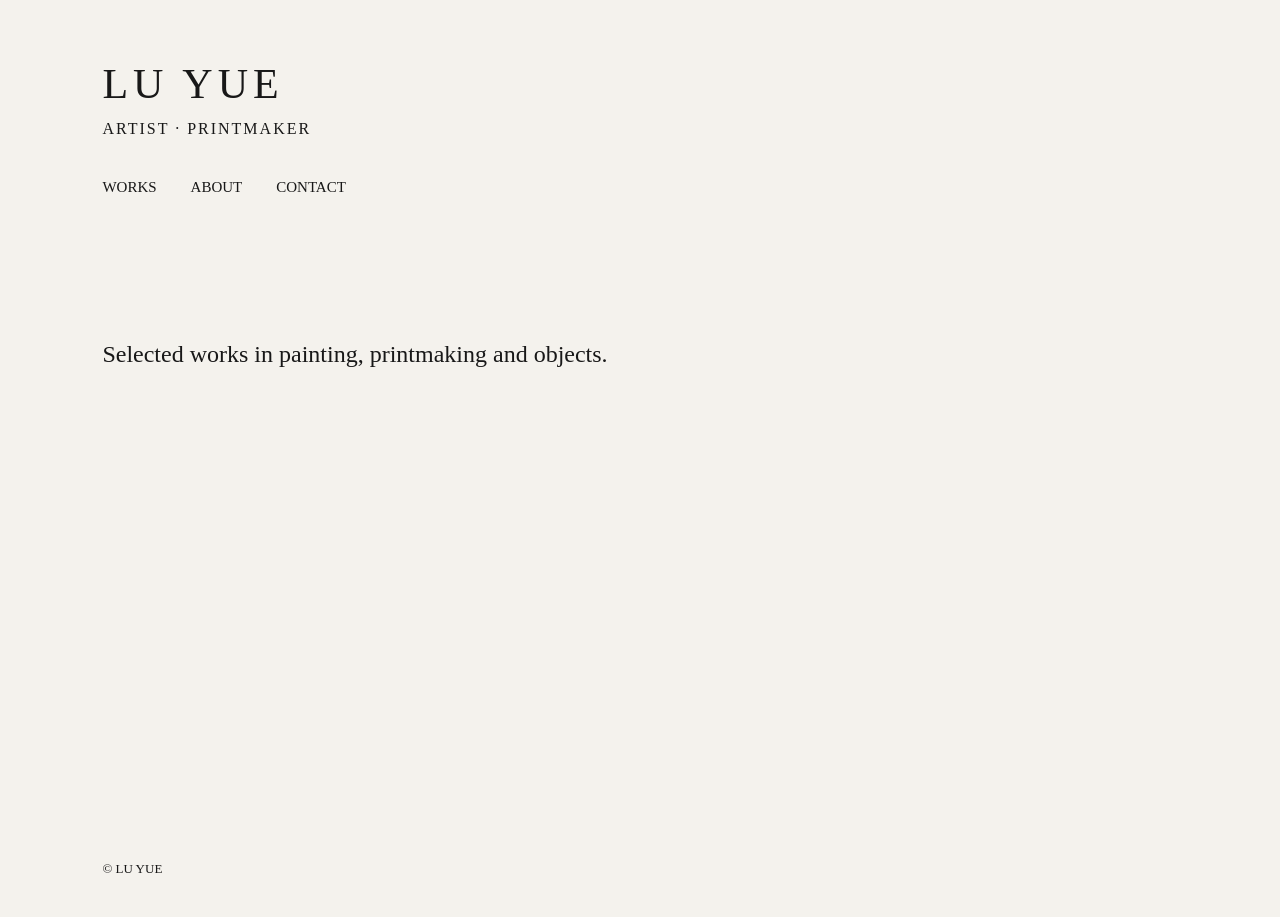
==== index.html @ fb1bbdcd "Create index.html" ====
<!DOCTYPE html>
<html lang="en">
<head>
  <meta charset="UTF-8">
  <meta name="viewport" content="width=device-width, initial-scale=1.0">
  <title>LU YUE — Artist</title>

  <style>
    body {
      margin: 0;
      background: #f4f2ed;
      color: #181818;
      font-family: Georgia, "Times New Roman", serif;
    }

    header {
      padding: 60px 8%;
    }

    h1 {
      margin: 0;
      font-size: 42px;
      font-weight: normal;
      letter-spacing: 5px;
    }

    .subtitle {
      margin-top: 12px;
      font-size: 16px;
      letter-spacing: 2px;
    }

    nav {
      margin-top: 40px;
    }

    nav a {
      color: #181818;
      text-decoration: none;
      margin-right: 30px;
      font-size: 15px;
    }

    main {
      padding: 80px 8%;
      min-height: 45vh;
    }

    .intro {
      max-width: 600px;
      font-size: 24px;
      line-height: 1.5;
    }

    footer {
      padding: 40px 8%;
      font-size: 13px;
    }
  </style>
</head>

<body>

<header>
  <h1>LU YUE</h1>
  <div class="subtitle">ARTIST · PRINTMAKER</div>

  <nav>
    <a href="#">WORKS</a>
    <a href="#">ABOUT</a>
    <a href="#">CONTACT</a>
  </nav>
</header>

<main>
  <div class="intro">
    Selected works in painting, printmaking and objects.
  </div>
</main>

<footer>
  © LU YUE
</footer>

</body>
</html>
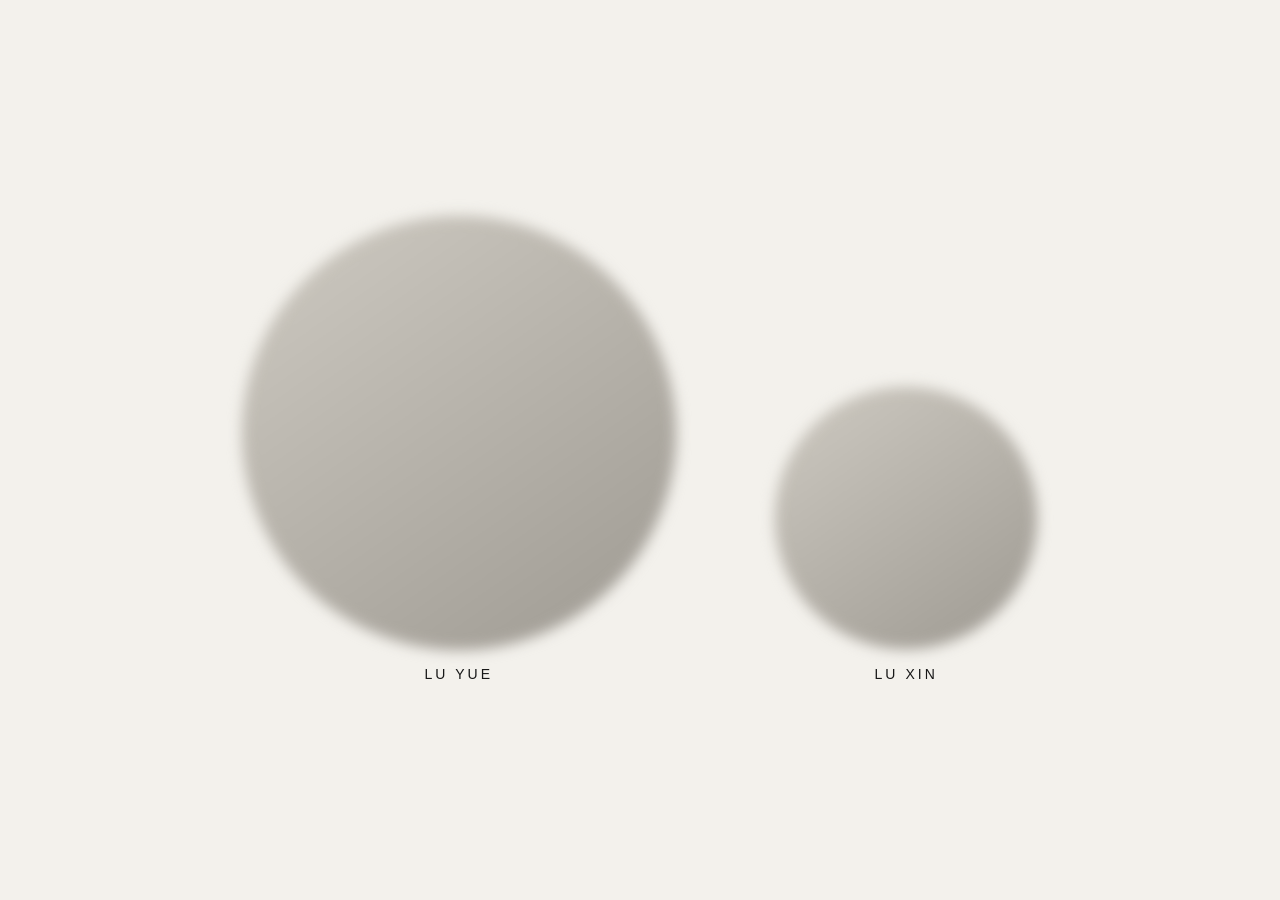
==== commit 08a7e539: "Create dual artist landing page" ====
--- a/index.html
+++ b/index.html
@@ -1,86 +1 @@
-<!DOCTYPE html>
-<html lang="en">
-<head>
-  <meta charset="UTF-8">
-  <meta name="viewport" content="width=device-width, initial-scale=1.0">
-  <title>LU YUE — Artist</title>
-
-  <style>
-    body {
-      margin: 0;
-      background: #f4f2ed;
-      color: #181818;
-      font-family: Georgia, "Times New Roman", serif;
-    }
-
-    header {
-      padding: 60px 8%;
-    }
-
-    h1 {
-      margin: 0;
-      font-size: 42px;
-      font-weight: normal;
-      letter-spacing: 5px;
-    }
-
-    .subtitle {
-      margin-top: 12px;
-      font-size: 16px;
-      letter-spacing: 2px;
-    }
-
-    nav {
-      margin-top: 40px;
-    }
-
-    nav a {
-      color: #181818;
-      text-decoration: none;
-      margin-right: 30px;
-      font-size: 15px;
-    }
-
-    main {
-      padding: 80px 8%;
-      min-height: 45vh;
-    }
-
-    .intro {
-      max-width: 600px;
-      font-size: 24px;
-      line-height: 1.5;
-    }
-
-    footer {
-      padding: 40px 8%;
-      font-size: 13px;
-    }
-  </style>
-</head>
-
-<body>
-
-<header>
-  <h1>LU YUE</h1>
-  <div class="subtitle">ARTIST · PRINTMAKER</div>
-
-  <nav>
-    <a href="#">WORKS</a>
-    <a href="#">ABOUT</a>
-    <a href="#">CONTACT</a>
-  </nav>
-</header>
-
-<main>
-  <div class="intro">
-    Selected works in painting, printmaking and objects.
-  </div>
-</main>
-
-<footer>
-  © LU YUE
-</footer>
-
-</body>
-</html>
+<!doctype html><html lang="en"><head><meta charset="utf-8"><meta name="viewport" content="width=device-width,initial-scale=1"><title>Lu Yue / Lu Xin</title><link rel="stylesheet" href="css/style.css"></head><body><main class="landing"><div class="artist-pair"><a class="artist-link" href="luyue/" aria-label="Enter Lu Yue"><div class="portrait large"><img src="images/luyue/portrait.jpg" alt="" onerror="this.style.display='none'"></div><div class="name">Lu Yue</div></a><a class="artist-link" href="luxin/" aria-label="Enter Lu Xin"><div class="portrait small"><img src="images/luxin/portrait.jpg" alt="" onerror="this.style.display='none'"></div><div class="name">Lu Xin</div></a></div></main></body></html>
--- a/css/style.css
+++ b/css/style.css
@@ -0,0 +1 @@
+*{box-sizing:border-box}html,body{margin:0;padding:0}body{background:#f3f1ec;color:#171717;font-family:Arial,Helvetica,sans-serif}.landing{min-height:100vh;display:flex;align-items:center;justify-content:center;padding:5vw}.artist-pair{display:flex;align-items:flex-end;justify-content:center;gap:clamp(32px,8vw,120px);width:100%;max-width:1200px}.artist-link{display:flex;flex-direction:column;align-items:center;text-decoration:none;color:inherit}.portrait{border-radius:50%;overflow:hidden;background:linear-gradient(145deg,#cfcac0,#9f9a91);filter:blur(7px) saturate(.85);transform:scale(1.01);transition:filter .45s ease,transform .45s ease}.artist-link:hover .portrait,.artist-link:focus-visible .portrait{filter:blur(0) saturate(1);transform:scale(1.02)}.portrait.large{width:min(36vw,430px);aspect-ratio:1}.portrait.small{width:min(22vw,260px);aspect-ratio:1}.portrait img{width:100%;height:100%;object-fit:cover;display:block}.name{margin-top:18px;font-size:14px;letter-spacing:.22em;text-transform:uppercase}.site-header{display:flex;justify-content:space-between;align-items:center;padding:28px 5vw}.site-header a{text-decoration:none;color:inherit}.brand{font-size:18px;letter-spacing:.18em}.switch{font-size:12px;letter-spacing:.16em}.artist-page{min-height:100vh}.hero{padding:12vh 8vw 8vh}.hero h1{margin:0;font-size:clamp(42px,8vw,96px);font-weight:400;letter-spacing:.04em}.hero p{max-width:680px;margin:24px 0 0;font-size:18px;line-height:1.6}.work-grid{display:grid;grid-template-columns:repeat(3,minmax(0,1fr));gap:18px;padding:0 5vw 8vw}.work-card{aspect-ratio:4/5;background:#ddd8cf;display:flex;align-items:flex-end;padding:16px;font-size:12px;letter-spacing:.12em;text-transform:uppercase}.footer{padding:30px 5vw 50px;font-size:12px;letter-spacing:.1em}@media(max-width:720px){.artist-pair{min-height:78vh;flex-direction:column;align-items:center;gap:36px}.portrait.large{width:min(72vw,360px)}.portrait.small{width:min(46vw,220px)}.name{margin-top:12px}.work-grid{grid-template-columns:1fr}.hero{padding-top:8vh}}
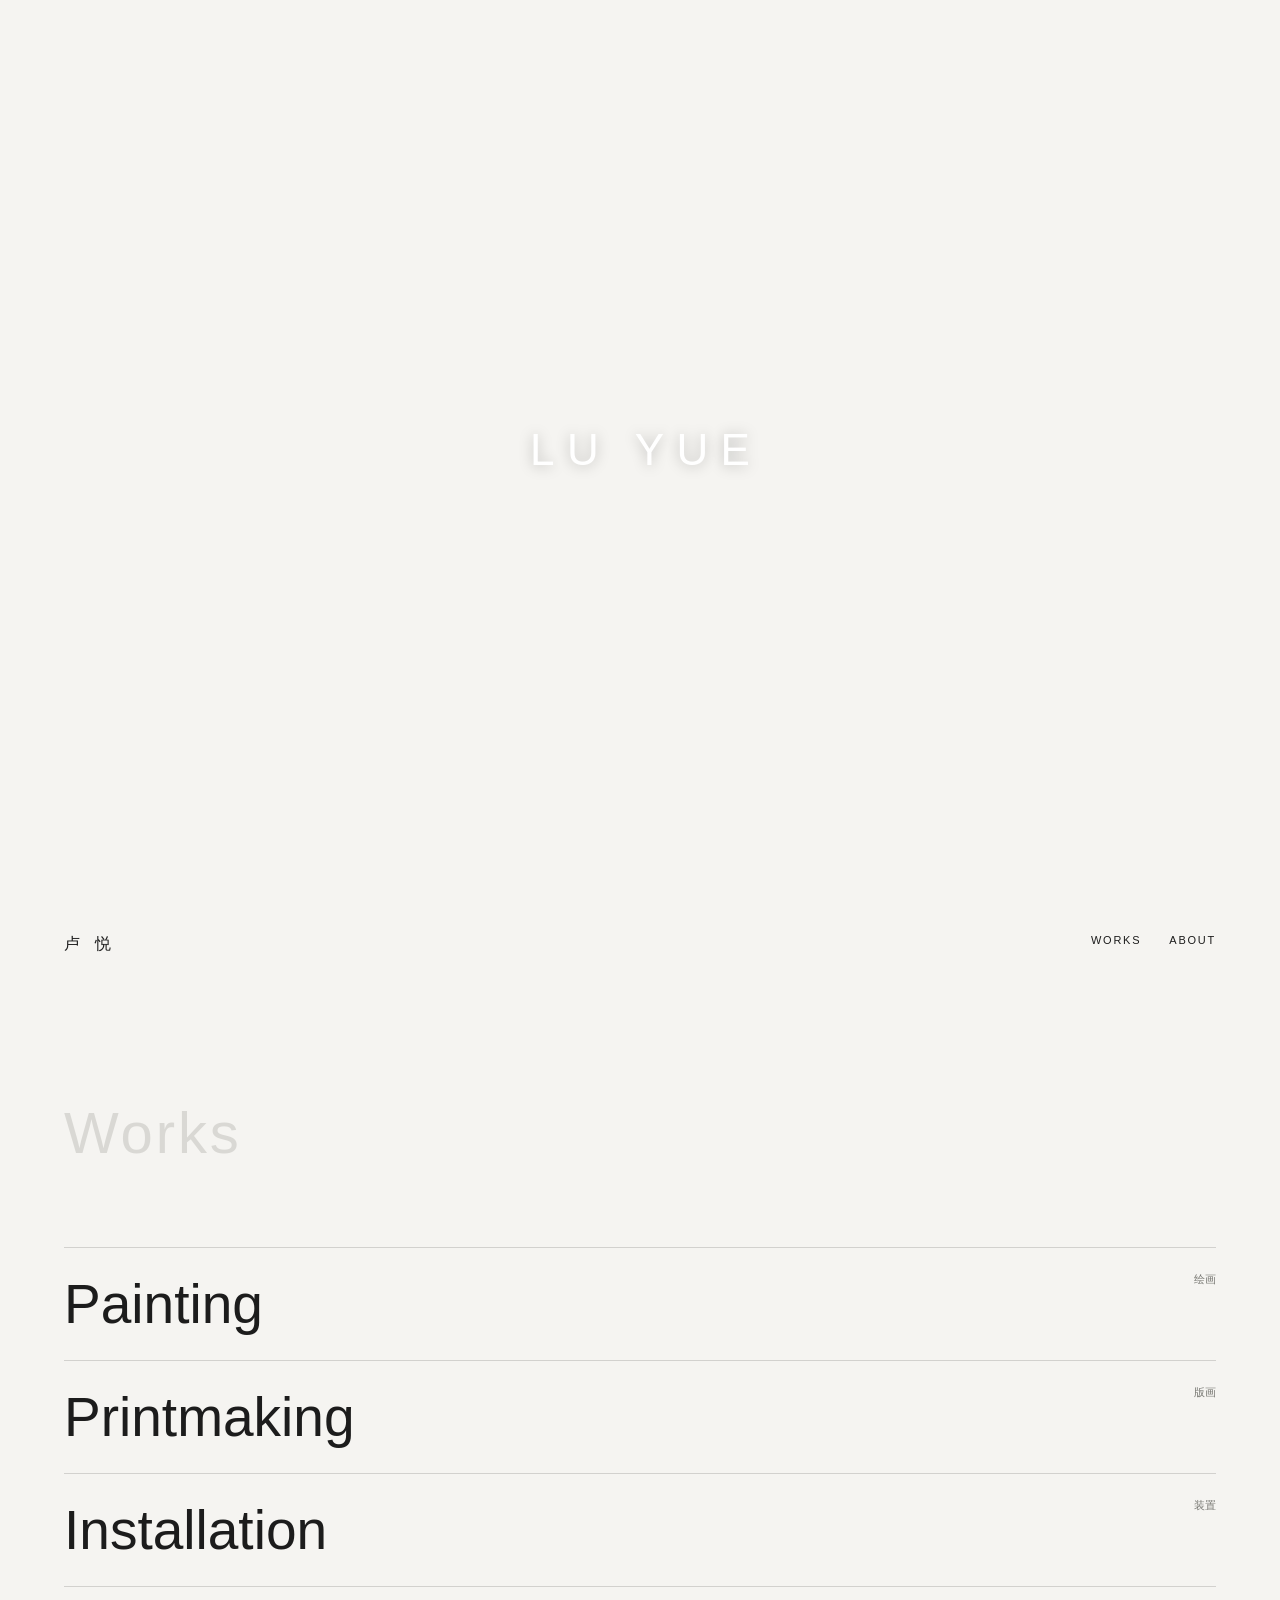
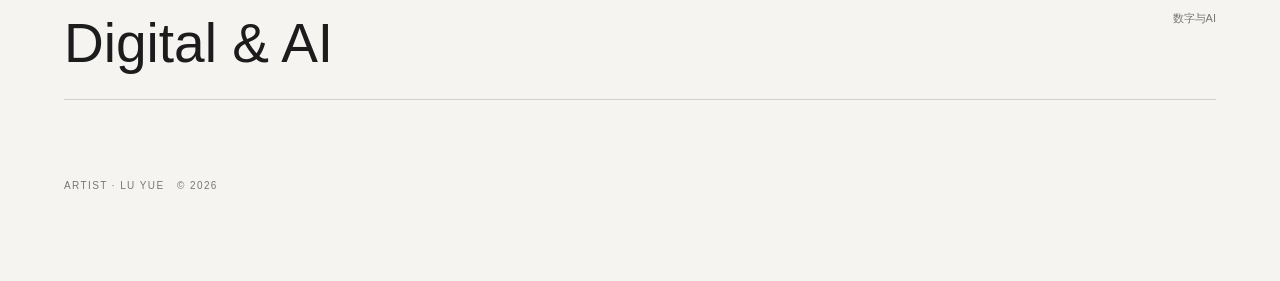
==== commit 00f955c5: "Deploy Lu Yue portfolio structure" ====
--- a/index.html
+++ b/index.html
@@ -1 +1,53 @@
-<!doctype html><html lang="en"><head><meta charset="utf-8"><meta name="viewport" content="width=device-width,initial-scale=1"><title>Lu Yue / Lu Xin</title><link rel="stylesheet" href="css/style.css"></head><body><main class="landing"><div class="artist-pair"><a class="artist-link" href="luyue/" aria-label="Enter Lu Yue"><div class="portrait large"><img src="images/luyue/portrait.jpg" alt="" onerror="this.style.display='none'"></div><div class="name">Lu Yue</div></a><a class="artist-link" href="luxin/" aria-label="Enter Lu Xin"><div class="portrait small"><img src="images/luxin/portrait.jpg" alt="" onerror="this.style.display='none'"></div><div class="name">Lu Xin</div></a></div></main></body></html>+<!doctype html>
+<html lang="en">
+<head>
+<meta charset="utf-8">
+<meta name="viewport" content="width=device-width,initial-scale=1">
+<title>Lu Yue</title>
+<meta name="description" content="Lu Yue — painting, printmaking, installation, digital and AI art.">
+<style>
+:root{--bg:#f5f4f1;--ink:#1c1c1c;--muted:#777772;--line:rgba(28,28,28,.16)}
+*{box-sizing:border-box}html{scroll-behavior:smooth}body{margin:0;background:var(--bg);color:var(--ink);font-family:Arial,Helvetica,sans-serif}a{color:inherit}
+.landing{min-height:100svh;display:flex;align-items:center;justify-content:center;padding:24px;overflow:hidden}.portal{position:relative;width:min(68vw,560px);aspect-ratio:1;border:0;padding:0;background:transparent;cursor:pointer;-webkit-tap-highlight-color:transparent;isolation:isolate;-webkit-mask-image:radial-gradient(circle closest-side,#000 0 67%,#000f 72%,#000b 81%,#0005 91%,transparent 100%);mask-image:radial-gradient(circle closest-side,#000 0 67%,#000f 72%,#000b 81%,#0005 91%,transparent 100%)}.layer{position:absolute;inset:-7%;background-position:center;background-size:cover;transform:scale(1.12)}.blur-layer{filter:blur(31px) saturate(.72);opacity:0;transition:opacity 1.4s ease}.blur-layer.active{opacity:1}.sharp-layer{opacity:0;transition:opacity .7s ease,transform .8s ease;-webkit-mask-image:radial-gradient(circle closest-side,#000 0 48%,#000f 55%,#000b 67%,#0004 79%,transparent 91%);mask-image:radial-gradient(circle closest-side,#000 0 48%,#000f 55%,#000b 67%,#0004 79%,transparent 91%)}.sharp-layer.current{z-index:2}.name{position:absolute;inset:0;display:grid;place-items:center;color:#fff;font-size:clamp(24px,4vw,44px);font-weight:300;letter-spacing:.28em;text-indent:.28em;text-shadow:0 1px 14px #0004;z-index:3}@media(hover:hover){.portal:hover .sharp-layer.current{opacity:1;transform:scale(1.02)}}.portal.is-focused .sharp-layer.current{opacity:1!important;transform:scale(1.02)}
+.main{padding:34px 5vw 90px}.topbar{display:flex;justify-content:space-between;gap:24px}.brand{font-family:"PingFang SC","Microsoft YaHei",Arial,sans-serif;font-size:16px;font-weight:300;letter-spacing:.34em;text-decoration:none}.nav{display:flex;gap:28px}.nav a{font-size:11px;letter-spacing:.16em;text-transform:uppercase;text-decoration:none}.intro{margin-top:clamp(90px,16vh,180px)}.intro h1{margin:0;color:#d9d8d4;font-size:clamp(30px,5vw,58px);font-weight:300;letter-spacing:.05em}.categories{margin-top:clamp(55px,9vh,100px);border-top:1px solid var(--line)}.category{display:grid;grid-template-columns:1fr auto;padding:24px 0;border-bottom:1px solid var(--line);text-decoration:none;cursor:pointer}.category-title{font-size:clamp(24px,4.3vw,56px);font-weight:300}.category-no{font-size:11px;color:var(--muted)}.category.active{border-bottom:0}
+.viewer{display:none;border-bottom:1px solid var(--line);padding:14px 0 38px}.viewer.open{display:block}.viewer-meta{display:flex;justify-content:flex-end;margin-bottom:8px}.viewer-count{font-size:10px;letter-spacing:.16em;color:var(--muted)}.stage{position:relative;min-height:68vh;display:flex;align-items:center;justify-content:center;padding:10px 70px 20px;overflow:hidden}.stage img{display:block;max-width:min(100%,1100px);max-height:70vh;width:auto;height:auto;object-fit:contain;cursor:zoom-in;transform:scale(1);transform-origin:50% 50%;transition:transform .22s ease;touch-action:none;user-select:none;-webkit-user-drag:none}.stage img.zoomed{transform:scale(2.35);cursor:zoom-out}.arrow{position:absolute;top:50%;transform:translateY(-50%);border:0;background:transparent;color:var(--ink);font-size:48px;font-weight:200;line-height:1;padding:18px;cursor:pointer;z-index:3}.arrow.prev{left:0}.arrow.next{right:0}.close{display:block;margin:8px auto 0;border:0;background:transparent;padding:8px;font-size:10px;letter-spacing:.16em;text-transform:uppercase;color:var(--muted);cursor:pointer}
+.about-section{display:none;margin-top:34px;padding:26px 0;border-top:1px solid var(--line);border-bottom:1px solid var(--line);grid-template-columns:minmax(90px,.45fr) minmax(280px,1.15fr);gap:40px;align-items:start}.about-section.open{display:grid}.about-title{font-size:11px;letter-spacing:.16em;text-transform:uppercase;color:var(--muted)}.about-copy{max-width:650px;font-weight:300}.about-name{margin:0 0 8px;font-size:clamp(26px,2.8vw,36px);line-height:1.2}.about-text{margin:0;color:var(--ink);font-size:clamp(16px,1.5vw,20px);line-height:1.55}.footer{padding-top:80px;font-size:10px;letter-spacing:.14em;text-transform:uppercase;color:var(--muted)}
+@media(max-width:700px){.landing{min-height:0;padding:110px 24px 38px}.portal{width:min(84vw,430px)}.name{font-size:24px}.main{padding:24px 24px 60px}.nav{gap:16px}.intro{margin-top:120px}.intro h1{font-size:36px}.categories{margin-top:58px}.category{padding:20px 0}.viewer{padding:10px 0 26px}.stage{min-height:58vh;padding:8px 42px 14px}.stage img{max-width:100%;max-height:60vh}.stage img.zoomed{transform:scale(2.6)}.arrow{font-size:38px;padding:12px}.arrow.prev{left:-8px}.arrow.next{right:-8px}.about-section{grid-template-columns:1fr;gap:18px;margin-top:24px}.about-name{font-size:28px}.about-text{font-size:15px;line-height:1.5}}
+</style>
+</head>
+<body>
+<section class="landing" id="top"><button class="portal" id="portal" aria-label="Open current artwork"><span class="layer blur-layer active" id="home-blur-a"></span><span class="layer blur-layer" id="home-blur-b"></span><span class="layer sharp-layer current" id="home-sharp-a"></span><span class="layer sharp-layer" id="home-sharp-b"></span><span class="name">LU YUE</span></button></section>
+<main class="main"><header class="topbar"><a class="brand" href="#top">卢 悦</a><nav class="nav"><a href="#works" id="works-link">Works</a><a href="#about" id="about-link">About</a></nav></header>
+<section class="intro"><h1>Works</h1></section>
+<section class="categories" id="works"><a class="category" href="#" data-set="painting"><span class="category-title">Painting</span><span class="category-no">绘画</span></a><a class="category" href="#" data-set="printmaking"><span class="category-title">Printmaking</span><span class="category-no">版画</span></a><a class="category" href="#" data-set="installation"><span class="category-title">Installation</span><span class="category-no">装置</span></a><a class="category" href="#" data-set="digital-ai"><span class="category-title">Digital &amp; AI</span><span class="category-no">数字与AI</span></a></section>
+<section class="viewer" id="viewer"><div class="viewer-meta"><span class="viewer-count" id="viewer-count"></span></div><div class="stage"><button class="arrow prev" id="prev" aria-label="Previous artwork">‹</button><img id="viewer-image" alt="Lu Yue artwork"><button class="arrow next" id="next" aria-label="Next artwork">›</button></div><button class="close" id="close-viewer">Close</button></section>
+<section class="about-section" id="about"><div class="about-title">About</div><div class="about-copy"><p class="about-name">Lu Yue</p><p class="about-text">painting, printmaking, installation, digital and AI art.</p></div></section>
+<footer class="footer">Artist · Lu Yue &nbsp; © 2026</footer></main>
+<script>
+const $=s=>document.querySelector(s),portal=$('#portal'),about=$('#about'),viewer=$('#viewer'),img=$('#viewer-image'),count=$('#viewer-count');
+function scrollToEl(el){el?.scrollIntoView({behavior:'smooth',block:'start'})}
+function closeAbout(){about.classList.remove('open')}
+$('#about-link').addEventListener('click',e=>{e.preventDefault();const open=!about.classList.contains('open');closeViewer(false);about.classList.toggle('open',open);if(open)requestAnimationFrame(()=>scrollToEl(about));else scrollToEl($('#works'))});
+$('#works-link').addEventListener('click',e=>{e.preventDefault();closeAbout();scrollToEl($('#works'))});
+$('.brand').addEventListener('click',e=>{e.preventDefault();closeAbout();scrollToEl($('#top'))});
+let sets={painting:[],printmaking:[],installation:[],"digital-ai":[]},currentSet=null,index=0,zoomed=false,activeCategory=null;
+function resetZoom(){zoomed=false;img.classList.remove('zoomed');img.style.transformOrigin='50% 50%'}
+function render(){resetZoom();const files=sets[currentSet]||[];if(!files.length)return;img.src=files[index];img.alt=`Lu Yue ${currentSet} artwork ${index+1}`;count.textContent=`${String(index+1).padStart(2,'0')} / ${String(files.length).padStart(2,'0')}`}
+function closeViewer(scroll=false){resetZoom();viewer.classList.remove('open');activeCategory?.classList.remove('active');activeCategory=null;currentSet=null;if(scroll)scrollToEl($('#works'))}
+function openSet(a,startIndex=0,allowToggle=true){closeAbout();const name=a.dataset.set,files=sets[name]||[];if(!files.length)return;if(allowToggle&&activeCategory===a&&viewer.classList.contains('open')){closeViewer();return}activeCategory?.classList.remove('active');activeCategory=a;a.classList.add('active');currentSet=name;index=Math.max(0,Math.min(startIndex,files.length-1));a.insertAdjacentElement('afterend',viewer);viewer.classList.add('open');render();requestAnimationFrame(()=>scrollToEl(a))}
+document.querySelectorAll('.category').forEach(a=>a.addEventListener('click',e=>{e.preventDefault();openSet(a,0,true)}));
+$('#prev').addEventListener('click',()=>step(-1));$('#next').addEventListener('click',()=>step(1));$('#close-viewer').addEventListener('click',()=>closeViewer(true));
+function step(dir){const files=sets[currentSet]||[];if(files.length){index=(index+dir+files.length)%files.length;render()}}
+function setOrigin(x,y){const r=img.getBoundingClientRect();img.style.transformOrigin=`${Math.max(0,Math.min(100,(x-r.left)/r.width*100))}% ${Math.max(0,Math.min(100,(y-r.top)/r.height*100))}%`}
+function toggleZoom(x,y){zoomed=!zoomed;if(zoomed){setOrigin(x,y);img.classList.add('zoomed')}else resetZoom()}
+let down=false,sx=0,sy=0,moved=false;img.addEventListener('pointerdown',e=>{down=true;moved=false;sx=e.clientX;sy=e.clientY;img.setPointerCapture?.(e.pointerId);if(zoomed)setOrigin(e.clientX,e.clientY)});img.addEventListener('pointermove',e=>{if(!down)return;const dx=e.clientX-sx,dy=e.clientY-sy;if(Math.hypot(dx,dy)>7)moved=true;if(zoomed){e.preventDefault();setOrigin(e.clientX,e.clientY)}});img.addEventListener('pointerup',e=>{if(!down)return;down=false;const dx=e.clientX-sx,dy=e.clientY-sy;if(zoomed){if(!moved)toggleZoom(e.clientX,e.clientY);return}if(Math.abs(dx)>45&&Math.abs(dx)>Math.abs(dy)){step(dx>0?-1:1);return}if(!moved)toggleZoom(e.clientX,e.clientY)});img.addEventListener('pointercancel',()=>down=false);img.addEventListener('mousemove',e=>{if(zoomed&&!down)setOrigin(e.clientX,e.clientY)});
+document.addEventListener('keydown',e=>{if(e.key==='Escape'){if(about.classList.contains('open'))closeAbout();else if(zoomed)resetZoom();else closeViewer()}else if(viewer.classList.contains('open')&&!zoomed&&e.key==='ArrowLeft')step(-1);else if(viewer.classList.contains('open')&&!zoomed&&e.key==='ArrowRight')step(1)});
+const blur=[$('#home-blur-a'),$('#home-blur-b')],sharp=[$('#home-sharp-a'),$('#home-sharp-b')];let homeItems=[],homePos=-1,homeCurrent=null,homeSlot=0,homeTimer=null,homeFocused=false;
+function shuffleHome(){homeItems=[];Object.keys(sets).forEach(set=>(sets[set]||[]).forEach((src,i)=>homeItems.push({set,index:i,src})));for(let i=homeItems.length-1;i>0;i--){const j=Math.floor(Math.random()*(i+1));[homeItems[i],homeItems[j]]=[homeItems[j],homeItems[i]]}homePos=-1}
+function showNextHome(){if(!homeItems.length)return;homeFocused=false;portal.classList.remove('is-focused');homePos=(homePos+1)%homeItems.length;homeCurrent=homeItems[homePos];const next=homeSlot,old=1-homeSlot,url=`url('${homeCurrent.src}')`;blur[next].style.backgroundImage=url;sharp[next].style.backgroundImage=url;sharp[old].classList.remove('current');sharp[next].classList.add('current');requestAnimationFrame(()=>{blur[next].classList.add('active');blur[old].classList.remove('active')});homeSlot=old}
+function resetHomeTimer(){clearInterval(homeTimer);homeTimer=setInterval(showNextHome,7000)}
+function startHome(){shuffleHome();blur.forEach(x=>x.classList.remove('active'));sharp.forEach(x=>x.classList.remove('current'));homeSlot=0;showNextHome();resetHomeTimer()}
+portal.addEventListener('click',e=>{if(!homeCurrent)return;const touch=matchMedia('(hover:none)').matches||matchMedia('(pointer:coarse)').matches;if(touch&&!homeFocused){e.preventDefault();homeFocused=true;portal.classList.add('is-focused');resetHomeTimer();return}const a=$(`.category[data-set="${homeCurrent.set}"]`);if(a)openSet(a,homeCurrent.index,false)});
+fetch('images.json',{cache:'no-store'}).then(r=>{if(!r.ok)throw Error();return r.json()}).then(data=>{if(data?.painting&&data?.printmaking&&data?.installation&&data?.['digital-ai']){sets=data;startHome()}}).catch(()=>{});
+</script>
+</body></html>
